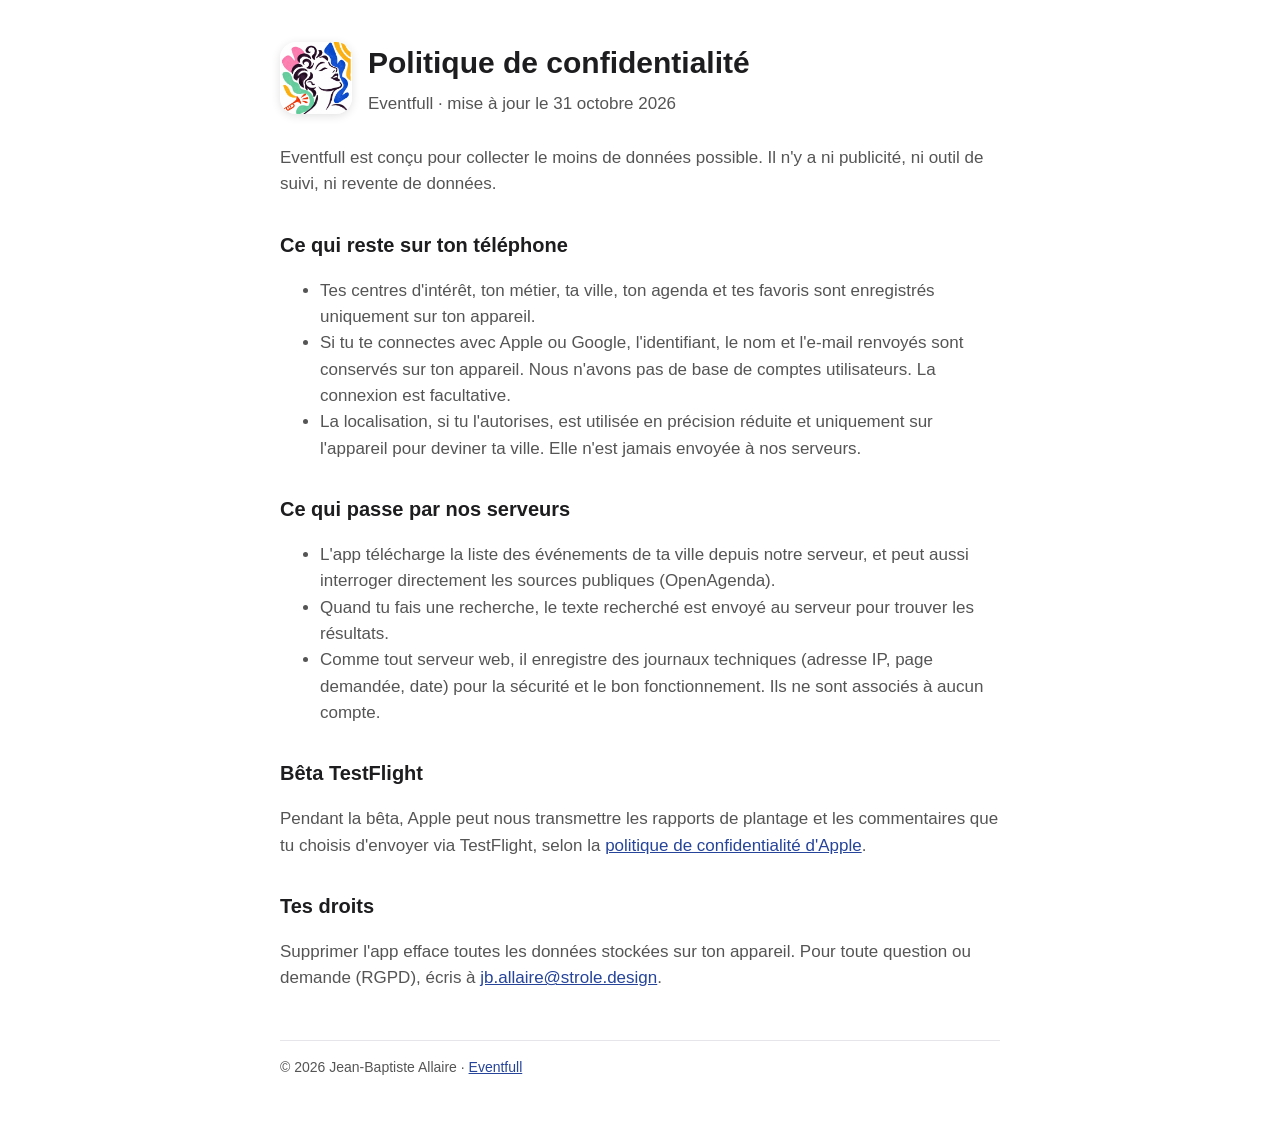
==== privacy.html @ 9af9f656 "Site Eventfull" ====
<!doctype html><html lang="fr"><head><meta charset="utf-8"><meta name="viewport" content="width=device-width,initial-scale=1">
<title>Confidentialité Eventfull</title><link rel="icon" href="logo.png"><link rel="stylesheet" href="style.css"></head><body><main>
<header><img src="logo.png" alt="Logo Eventfull"><div><h1>Politique de confidentialité</h1><p style="margin:4px 0 0">Eventfull · mise à jour le 31 octobre 2026</p></div></header>
<p>Eventfull est conçu pour collecter le moins de données possible. Il n'y a ni publicité, ni outil de suivi, ni revente de données.</p>
<h2>Ce qui reste sur ton téléphone</h2>
<ul><li>Tes centres d'intérêt, ton métier, ta ville, ton agenda et tes favoris sont enregistrés uniquement sur ton appareil.</li>
<li>Si tu te connectes avec Apple ou Google, l'identifiant, le nom et l'e-mail renvoyés sont conservés sur ton appareil. Nous n'avons pas de base de comptes utilisateurs. La connexion est facultative.</li>
<li>La localisation, si tu l'autorises, est utilisée en précision réduite et uniquement sur l'appareil pour deviner ta ville. Elle n'est jamais envoyée à nos serveurs.</li></ul>
<h2>Ce qui passe par nos serveurs</h2>
<ul><li>L'app télécharge la liste des événements de ta ville depuis notre serveur, et peut aussi interroger directement les sources publiques (OpenAgenda).</li>
<li>Quand tu fais une recherche, le texte recherché est envoyé au serveur pour trouver les résultats.</li>
<li>Comme tout serveur web, il enregistre des journaux techniques (adresse IP, page demandée, date) pour la sécurité et le bon fonctionnement. Ils ne sont associés à aucun compte.</li></ul>
<h2>Bêta TestFlight</h2>
<p>Pendant la bêta, Apple peut nous transmettre les rapports de plantage et les commentaires que tu choisis d'envoyer via TestFlight, selon la <a href="https://www.apple.com/legal/privacy/">politique de confidentialité d'Apple</a>.</p>
<h2>Tes droits</h2>
<p>Supprimer l'app efface toutes les données stockées sur ton appareil. Pour toute question ou demande (RGPD), écris à <a href="mailto:jb.allaire@strole.design">jb.allaire@strole.design</a>.</p>
<footer>© 2026 Jean-Baptiste Allaire · <a href="index.html">Eventfull</a></footer></main></body></html>
---- style.css ----
:root{--ink:#1d1d1f;--ink2:#555;--bg:#fff;--blue:#264499;--line:#e5e5ea}
@media (prefers-color-scheme:dark){:root{--ink:#f5f5f7;--ink2:#aaa;--bg:#111;--line:#333;--blue:#8fa8f0}}
body{margin:0;background:var(--bg);color:var(--ink);font:17px/1.55 -apple-system,BlinkMacSystemFont,"Segoe UI",sans-serif}
main{max-width:720px;margin:0 auto;padding:40px 16px 64px}
header{display:flex;align-items:center;gap:16px;margin-bottom:28px}
header img{width:72px;height:72px;border-radius:16px;box-shadow:0 2px 10px rgba(0,0,0,.12)}
h1{font-size:30px;margin:0}h2{font-size:20px;margin-top:32px}
p,li{color:var(--ink2)}a{color:var(--blue)}
footer{margin-top:48px;border-top:1px solid var(--line);padding-top:16px;font-size:14px;color:var(--ink2)}
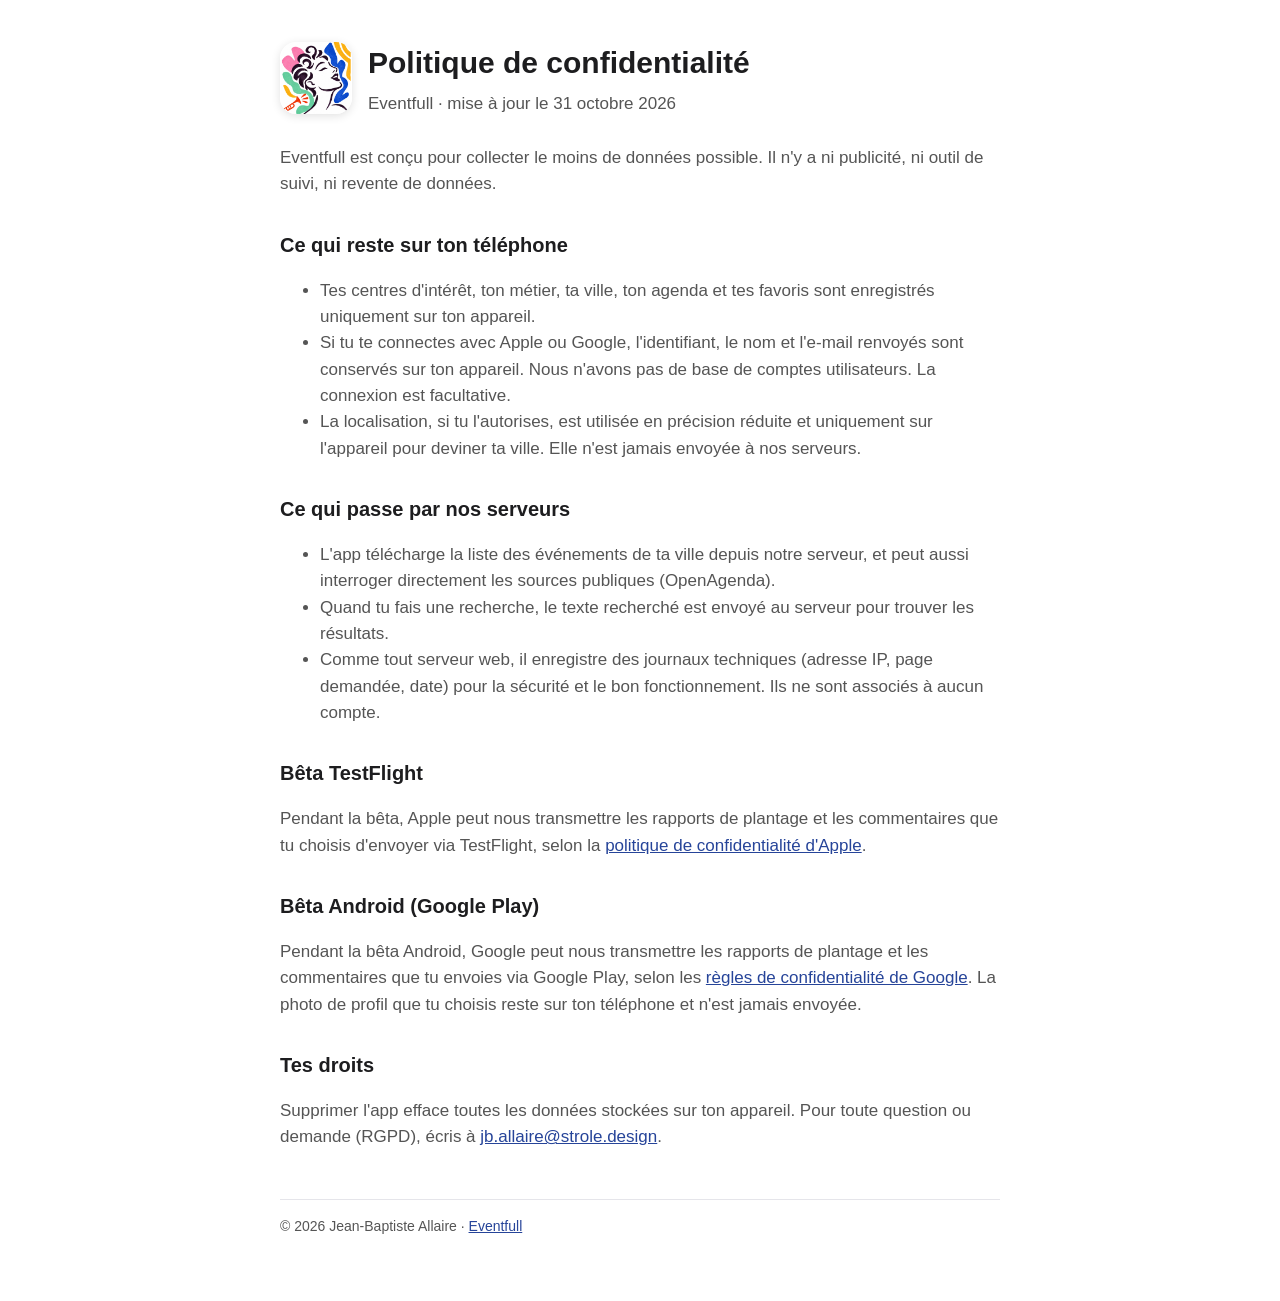
==== commit 5968833e: "Confidentialité : bêta Android (Google Play)" ====
--- a/privacy.html
+++ b/privacy.html
@@ -12,6 +12,8 @@
 <li>Comme tout serveur web, il enregistre des journaux techniques (adresse IP, page demandée, date) pour la sécurité et le bon fonctionnement. Ils ne sont associés à aucun compte.</li></ul>
 <h2>Bêta TestFlight</h2>
 <p>Pendant la bêta, Apple peut nous transmettre les rapports de plantage et les commentaires que tu choisis d'envoyer via TestFlight, selon la <a href="https://www.apple.com/legal/privacy/">politique de confidentialité d'Apple</a>.</p>
+<h2>Bêta Android (Google Play)</h2>
+<p>Pendant la bêta Android, Google peut nous transmettre les rapports de plantage et les commentaires que tu envoies via Google Play, selon les <a href="https://policies.google.com/privacy">règles de confidentialité de Google</a>. La photo de profil que tu choisis reste sur ton téléphone et n'est jamais envoyée.</p>
 <h2>Tes droits</h2>
 <p>Supprimer l'app efface toutes les données stockées sur ton appareil. Pour toute question ou demande (RGPD), écris à <a href="mailto:jb.allaire@strole.design">jb.allaire@strole.design</a>.</p>
 <footer>© 2026 Jean-Baptiste Allaire · <a href="index.html">Eventfull</a></footer></main></body></html>
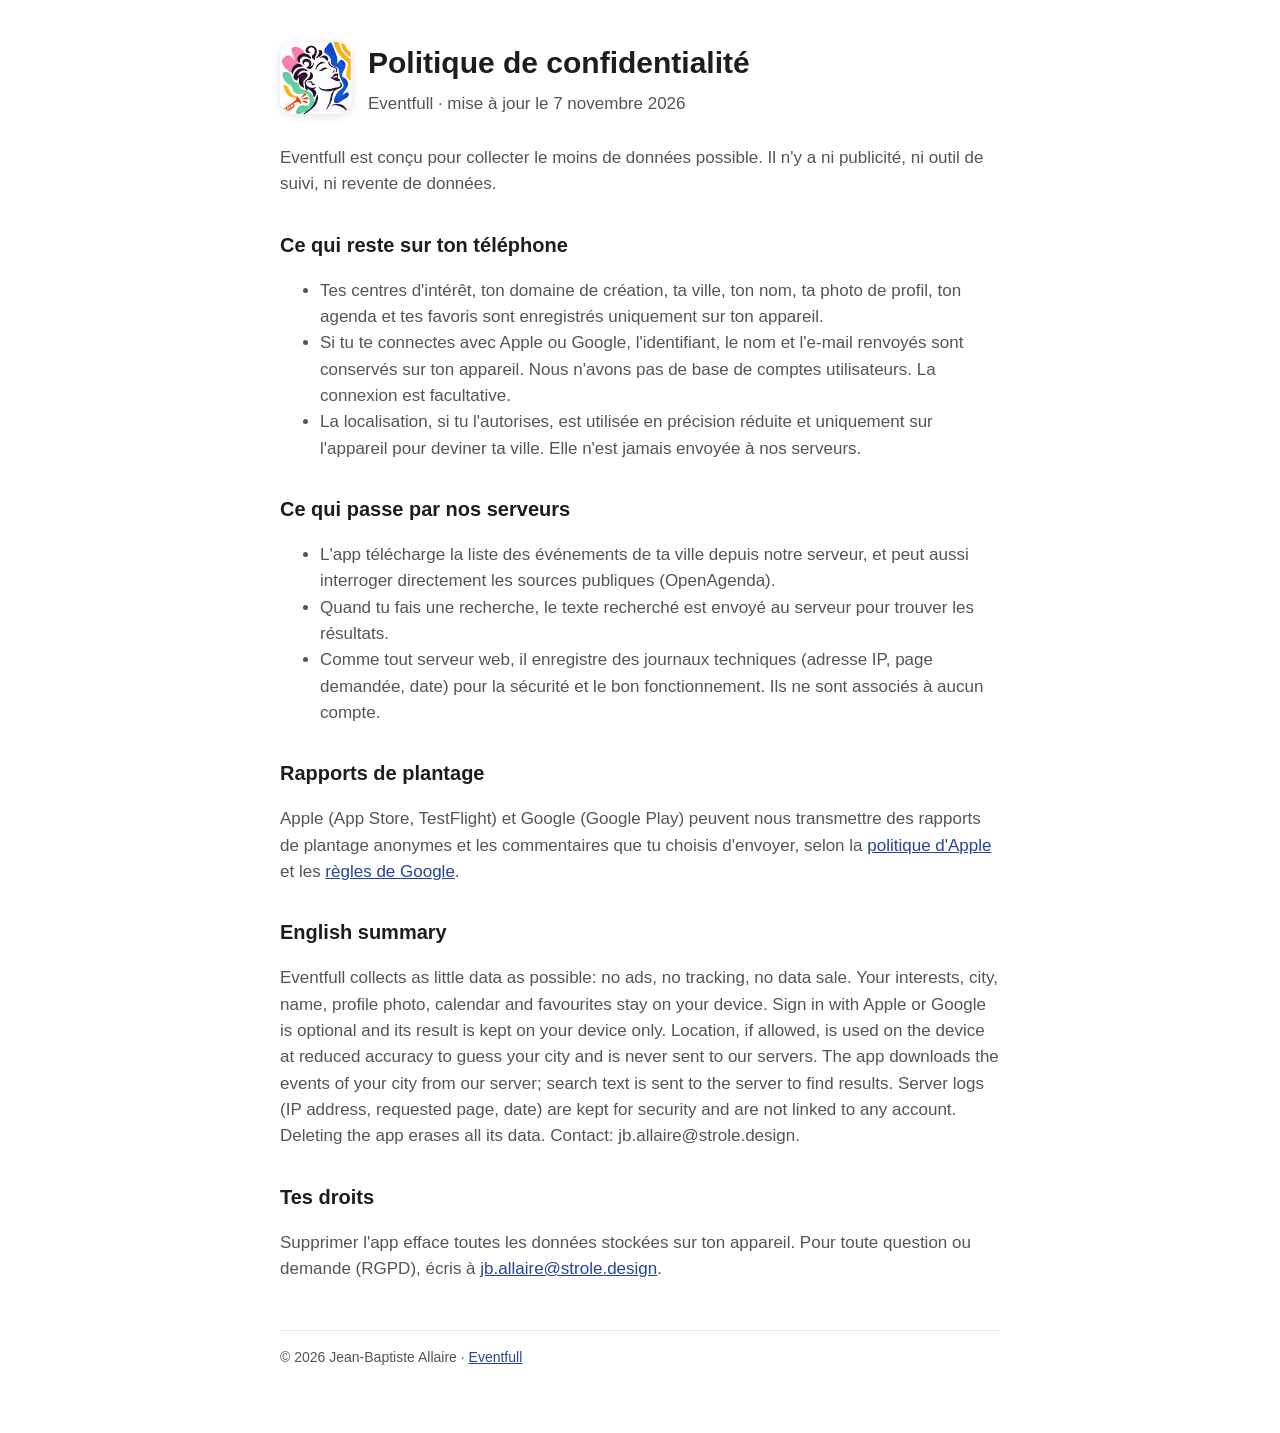
==== commit ce48e9a8: "Politique de confidentialité : version store (photo de profil, résumé anglais)" ====
--- a/privacy.html
+++ b/privacy.html
@@ -1,19 +1,19 @@
 <!doctype html><html lang="fr"><head><meta charset="utf-8"><meta name="viewport" content="width=device-width,initial-scale=1">
 <title>Confidentialité Eventfull</title><link rel="icon" href="logo.png"><link rel="stylesheet" href="style.css"></head><body><main>
-<header><img src="logo.png" alt="Logo Eventfull"><div><h1>Politique de confidentialité</h1><p style="margin:4px 0 0">Eventfull · mise à jour le 31 octobre 2026</p></div></header>
+<header><img src="logo.png" alt="Logo Eventfull"><div><h1>Politique de confidentialité</h1><p style="margin:4px 0 0">Eventfull · mise à jour le 7 novembre 2026</p></div></header>
 <p>Eventfull est conçu pour collecter le moins de données possible. Il n'y a ni publicité, ni outil de suivi, ni revente de données.</p>
 <h2>Ce qui reste sur ton téléphone</h2>
-<ul><li>Tes centres d'intérêt, ton métier, ta ville, ton agenda et tes favoris sont enregistrés uniquement sur ton appareil.</li>
+<ul><li>Tes centres d'intérêt, ton domaine de création, ta ville, ton nom, ta photo de profil, ton agenda et tes favoris sont enregistrés uniquement sur ton appareil.</li>
 <li>Si tu te connectes avec Apple ou Google, l'identifiant, le nom et l'e-mail renvoyés sont conservés sur ton appareil. Nous n'avons pas de base de comptes utilisateurs. La connexion est facultative.</li>
 <li>La localisation, si tu l'autorises, est utilisée en précision réduite et uniquement sur l'appareil pour deviner ta ville. Elle n'est jamais envoyée à nos serveurs.</li></ul>
 <h2>Ce qui passe par nos serveurs</h2>
 <ul><li>L'app télécharge la liste des événements de ta ville depuis notre serveur, et peut aussi interroger directement les sources publiques (OpenAgenda).</li>
 <li>Quand tu fais une recherche, le texte recherché est envoyé au serveur pour trouver les résultats.</li>
 <li>Comme tout serveur web, il enregistre des journaux techniques (adresse IP, page demandée, date) pour la sécurité et le bon fonctionnement. Ils ne sont associés à aucun compte.</li></ul>
-<h2>Bêta TestFlight</h2>
-<p>Pendant la bêta, Apple peut nous transmettre les rapports de plantage et les commentaires que tu choisis d'envoyer via TestFlight, selon la <a href="https://www.apple.com/legal/privacy/">politique de confidentialité d'Apple</a>.</p>
-<h2>Bêta Android (Google Play)</h2>
-<p>Pendant la bêta Android, Google peut nous transmettre les rapports de plantage et les commentaires que tu envoies via Google Play, selon les <a href="https://policies.google.com/privacy">règles de confidentialité de Google</a>. La photo de profil que tu choisis reste sur ton téléphone et n'est jamais envoyée.</p>
+<h2>Rapports de plantage</h2>
+<p>Apple (App Store, TestFlight) et Google (Google Play) peuvent nous transmettre des rapports de plantage anonymes et les commentaires que tu choisis d'envoyer, selon la <a href="https://www.apple.com/legal/privacy/">politique d'Apple</a> et les <a href="https://policies.google.com/privacy">règles de Google</a>.</p>
+<h2>English summary</h2>
+<p>Eventfull collects as little data as possible: no ads, no tracking, no data sale. Your interests, city, name, profile photo, calendar and favourites stay on your device. Sign in with Apple or Google is optional and its result is kept on your device only. Location, if allowed, is used on the device at reduced accuracy to guess your city and is never sent to our servers. The app downloads the events of your city from our server; search text is sent to the server to find results. Server logs (IP address, requested page, date) are kept for security and are not linked to any account. Deleting the app erases all its data. Contact: jb.allaire@strole.design.</p>
 <h2>Tes droits</h2>
 <p>Supprimer l'app efface toutes les données stockées sur ton appareil. Pour toute question ou demande (RGPD), écris à <a href="mailto:jb.allaire@strole.design">jb.allaire@strole.design</a>.</p>
 <footer>© 2026 Jean-Baptiste Allaire · <a href="index.html">Eventfull</a></footer></main></body></html>
